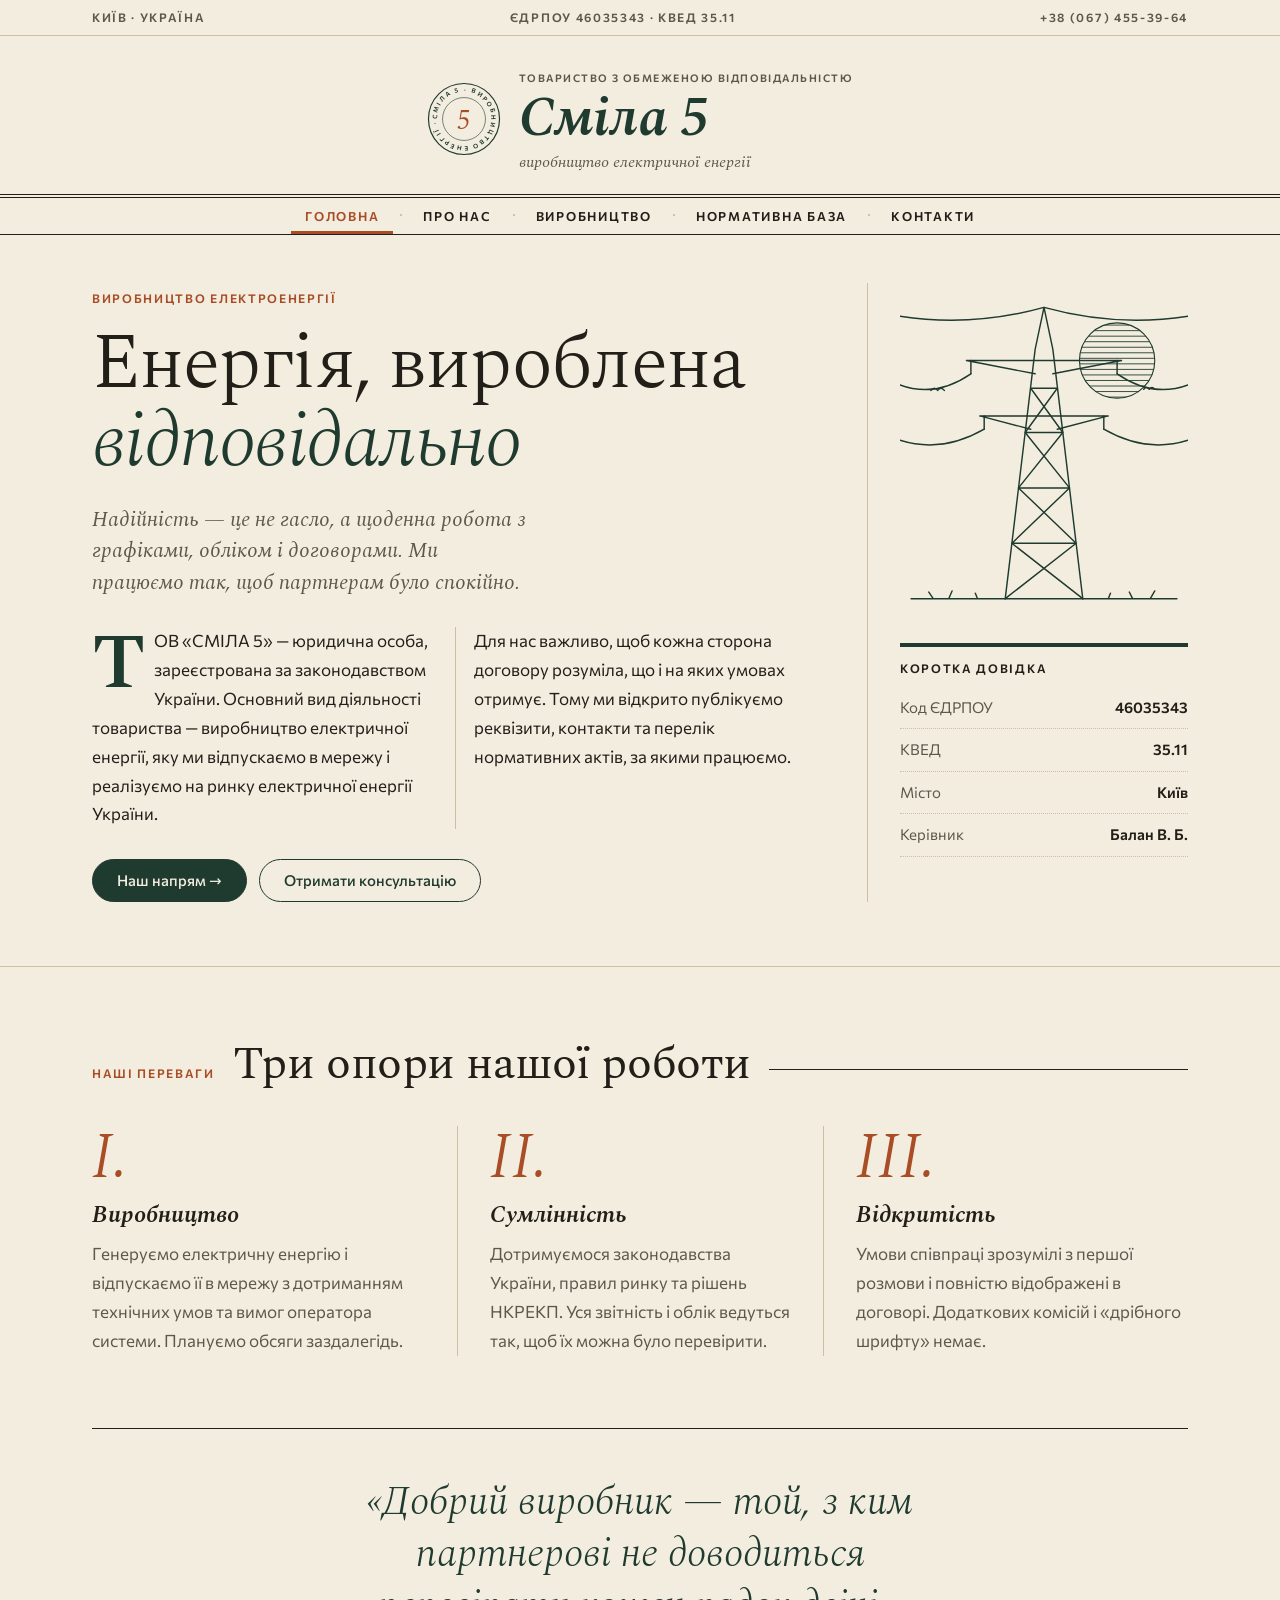
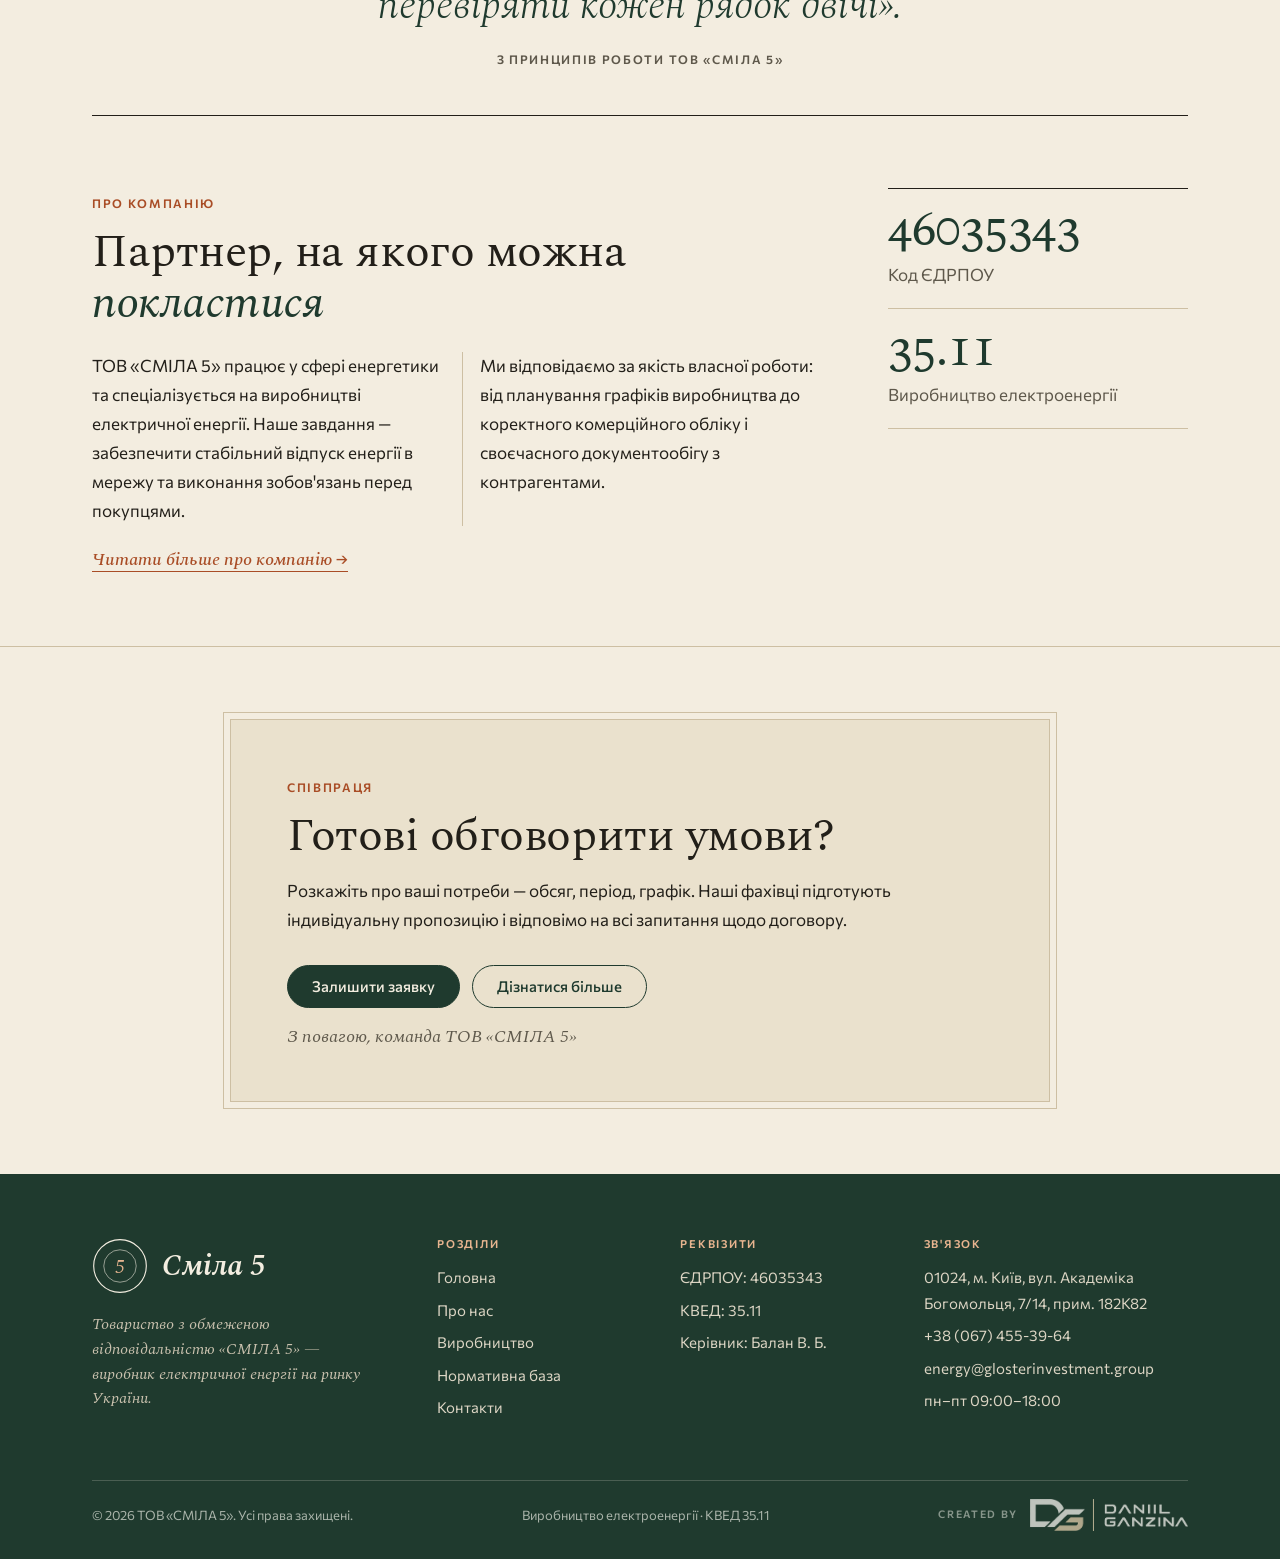
==== index.html @ 8922a636 "first commit" ====
<!doctype html>
<html lang="uk">
<head>
<meta charset="utf-8">
<meta name="viewport" content="width=device-width, initial-scale=1">
<title>ТОВ «СМІЛА 5» — енергія, вироблена відповідально</title>
<meta name="description" content="ТОВ «СМІЛА 5» — виробництво електричної енергії (КВЕД 35.11). Про компанію, напрям роботи, нормативна база та контакти.">
<link rel="icon" href="data:image/svg+xml,%3Csvg xmlns='http://www.w3.org/2000/svg' viewBox='0 0 100 100'%3E%3Ccircle cx='50' cy='50' r='46' fill='%23F3EDE0' stroke='%231F3A2E' stroke-width='6'/%3E%3Ctext x='50' y='70' text-anchor='middle' font-family='Georgia' font-style='italic' font-size='58' fill='%231F3A2E'%3E5%3C/text%3E%3C/svg%3E">
<link rel="preconnect" href="https://fonts.googleapis.com">
<link rel="preconnect" href="https://fonts.gstatic.com" crossorigin>
<link href="https://fonts.googleapis.com/css2?family=Commissioner:wght@400;500;600&family=Spectral:ital,wght@0,300;0,400;0,600;1,300;1,400;1,500;1,600&display=swap" rel="stylesheet">
<link rel="stylesheet" href="assets/smila.css">
</head>
<body>

<div class="topline">
  <div class="wrap sc">
    <span>Київ · Україна</span>
    <span>ЄДРПОУ 46035343 · КВЕД 35.11</span>
    <a href="tel:+380674553964">+38 (067) 455-39-64</a>
  </div>
</div>

<header class="mast">
  <a class="mast__link" href="index.html" aria-label="ТОВ «СМІЛА 5» — на головну">
    <svg class="mast__seal" viewBox="0 0 100 100" aria-hidden="true">
      <defs><path id="seal-c" d="M50,50 m-37,0 a37,37 0 1,1 74,0 a37,37 0 1,1 -74,0"/></defs>
      <circle cx="50" cy="50" r="48" fill="none" stroke="#1F3A2E" stroke-width="1.6"/>
      <circle cx="50" cy="50" r="29" fill="none" stroke="#1F3A2E" stroke-width=".8"/>
      <text font-family="Commissioner, sans-serif" font-size="8.4" font-weight="600" fill="#1F3A2E"><textPath href="#seal-c" textLength="228" lengthAdjust="spacing">СМІЛА 5 · ВИРОБНИЦТВО ЕНЕРГІЇ ·</textPath></text>
      <text x="50" y="63" text-anchor="middle" font-family="Spectral, Georgia, serif" font-style="italic" font-size="36" fill="#A94D26">5</text>
    </svg>
    <span class="mast__words">
      <span class="mast__pre sc">Товариство з обмеженою відповідальністю</span>
      <span class="mast__name" style="display:block">Сміла 5</span>
      <span class="mast__post">виробництво електричної енергії</span>
    </span>
  </a>
</header>

<nav class="nav" aria-label="Розділи сайту">
  <div class="nav__bar wrap">
    <span class="nav__here"><em>§</em>Головна</span>
    <button class="burger" type="button" aria-expanded="false" aria-controls="drawer"><span>Меню</span><span class="burger__box" aria-hidden="true"><i></i><i></i><i></i></span></button>
  </div>
  <ul>
    <li><a href="index.html" aria-current="page">Головна</a></li>
    <li><a href="pro-nas.html">Про нас</a></li>
    <li><a href="vyrobnytstvo.html">Виробництво</a></li>
    <li><a href="normatyvna-baza.html">Нормативна база</a></li>
    <li><a href="kontakty.html">Контакти</a></li>
  </ul>
</nav>

<!-- drawer -->
<div class="drawer" id="drawer" aria-hidden="true">
  <div class="wrap drawer__in">
    <div class="drawer__top">
      <a class="drawer__brand" href="index.html">Сміла 5</a>
      <button class="drawer__close" type="button" aria-label="Закрити меню"><span>Закрити</span><span class="burger__box" aria-hidden="true"><i></i><i></i></span></button>
    </div>
    <ol class="drawer__nav">
      <li><a href="index.html" aria-current="page"><span>I.</span>Головна</a></li>
      <li><a href="pro-nas.html"><span>II.</span>Про нас</a></li>
      <li><a href="vyrobnytstvo.html"><span>III.</span>Виробництво</a></li>
      <li><a href="normatyvna-baza.html"><span>IV.</span>Нормативна база</a></li>
      <li><a href="kontakty.html"><span>V.</span>Контакти</a></li>
    </ol>
    <div class="drawer__foot">
      <span class="sc">Зв'язок</span>
      <a href="tel:+380674553964">+38 (067) 455-39-64</a>
      <a href="mailto:energy@glosterinvestment.group">energy@glosterinvestment.group</a>
      <span>01024, м. Київ, вул. Академіка Богомольця, 7/14, прим. 182К82</span>
    </div>
  </div>
</div>
<!-- /drawer -->

<main>
  <div class="wrap">
    <article class="lead-story">
      <div class="lead-story__main">
        <span class="sc kicker">Виробництво електроенергії</span>
        <h1 class="h1">Енергія, вироблена <em>відповідально</em></h1>
        <p class="stand">Надійність — це не гасло, а щоденна робота з графіками, обліком і договорами. Ми працюємо так, щоб партнерам було спокійно.</p>
        <div class="body">
          <p class="drop">ТОВ «СМІЛА 5» — юридична особа, зареєстрована за законодавством України. Основний вид діяльності товариства — виробництво електричної енергії, яку ми відпускаємо в мережу і реалізуємо на ринку електричної енергії України.</p>
          <p>Для нас важливо, щоб кожна сторона договору розуміла, що і на яких умовах отримує. Тому ми відкрито публікуємо реквізити, контакти та перелік нормативних актів, за якими працюємо.</p>
        </div>
        <div class="btns">
          <a class="btn" href="vyrobnytstvo.html">Наш напрям →</a>
          <a class="btn btn--line" href="kontakty.html#lyst">Отримати консультацію</a>
        </div>
      </div>

      <aside class="lead-story__side">
        <figure>
          <svg class="engr" viewBox="0 0 260 300" role="img" aria-label="Гравюра: опора лінії електропередачі на тлі сонця">
            <defs><clipPath id="sun"><circle cx="196" cy="70" r="34"/></clipPath></defs>
            <circle cx="196" cy="70" r="34" fill="none" stroke="currentColor" stroke-width="1"/>
            <path clip-path="url(#sun)" stroke="currentColor" stroke-width=".8" d="M160 38h80M160 43h80M160 48h80M160 53h80M160 58h80M160 63h80M160 68h80M160 73h80M160 78h80M160 83h80M160 88h80M160 93h80M160 98h80M160 103h80"/>
            <g fill="none" stroke="currentColor" stroke-width="1.3" stroke-linecap="round" stroke-linejoin="round">
              <path d="M95 285 122 60M165 285 138 60M122 60 130 22 138 60"/>
              <path d="M60 70H200M60 70l62 12M200 70l-62 12M72 120H188M72 120l46 12M188 120l-46 12"/>
              <path d="M95 285 159 235M165 285 101 235M101 235H159M101 235l52-50M159 235l-52-50M107 185H153M107 185l40-50M153 185l-40-50M113 135H147M113 135l29-40M147 135l-29-40M118 95h24"/>
              <path d="M64 70v12M196 70v12M76 120v12M184 120v12"/>
              <path d="M0 92q32 12 64-10M196 82q32 22 64 10M0 142q38 12 76-10M184 132q38 22 76 10M0 30q65 10 130-8 65 18 130 8"/>
              <path d="M28 97q3-4 6 0 3-4 6 0M220 96q2.5-3.5 5 0 2.5-3.5 5 0"/>
              <path d="M10 285H250M30 285l-4-6M44 285l3-7M210 285l-3-6M226 285l4-7M70 285l-2-5M188 285l2-5"/>
            </g>
          </svg>
        </figure>
        <div class="note">
          <h3>Коротка довідка</h3>
          <dl>
            <div><dt>Код ЄДРПОУ</dt><dd>46035343</dd></div>
            <div><dt>КВЕД</dt><dd>35.11</dd></div>
            <div><dt>Місто</dt><dd>Київ</dd></div>
            <div><dt>Керівник</dt><dd>Балан В. Б.</dd></div>
          </dl>
        </div>
      </aside>
    </article>
  </div>

  <section class="section" style="border-top:1px solid var(--rule)">
    <div class="wrap">
      <div class="sec-head"><span class="sc kicker">Наші переваги</span><h2 class="h2">Три опори нашої роботи</h2></div>
      <div class="pillars">
        <div class="pillar">
          <div class="pillar__num">I.</div>
          <h3 class="h3">Виробництво</h3>
          <p>Генеруємо електричну енергію і відпускаємо її в мережу з дотриманням технічних умов та вимог оператора системи. Плануємо обсяги заздалегідь.</p>
        </div>
        <div class="pillar">
          <div class="pillar__num">II.</div>
          <h3 class="h3">Сумлінність</h3>
          <p>Дотримуємося законодавства України, правил ринку та рішень НКРЕКП. Уся звітність і облік ведуться так, щоб їх можна було перевірити.</p>
        </div>
        <div class="pillar">
          <div class="pillar__num">III.</div>
          <h3 class="h3">Відкритість</h3>
          <p>Умови співпраці зрозумілі з першої розмови і повністю відображені в договорі. Додаткових комісій і «дрібного шрифту» немає.</p>
        </div>
      </div>
    </div>
  </section>

  <div class="wrap">
    <blockquote class="pull">
      <p>«Добрий виробник — той, з ким партнерові не доводиться перевіряти кожен рядок двічі».</p>
      <cite class="sc">З принципів роботи ТОВ «СМІЛА 5»</cite>
    </blockquote>
  </div>

  <section class="section">
    <div class="wrap about">
      <div>
        <span class="sc kicker">Про компанію</span>
        <h2 class="h2" style="margin-top:10px">Партнер, на якого можна <em>покластися</em></h2>
        <div class="body">
          <p>ТОВ «СМІЛА 5» працює у сфері енергетики та спеціалізується на виробництві електричної енергії. Наше завдання — забезпечити стабільний відпуск енергії в мережу та виконання зобов'язань перед покупцями.</p>
          <p>Ми відповідаємо за якість власної роботи: від планування графіків виробництва до коректного комерційного обліку і своєчасного документообігу з контрагентами.</p>
        </div>
        <a class="more" href="pro-nas.html">Читати більше про компанію →</a>
      </div>
      <div class="ledger">
        <div><strong>46035343</strong><span>Код ЄДРПОУ</span></div>
        <div><strong>35.11</strong><span>Виробництво електроенергії</span></div>
      </div>
    </div>
  </section>

  <section class="section">
    <div class="wrap">
      <div class="letter">
        <span class="sc kicker">Співпраця</span>
        <h2 class="h2">Готові обговорити умови?</h2>
        <p>Розкажіть про ваші потреби — обсяг, період, графік. Наші фахівці підготують індивідуальну пропозицію і відповімо на всі запитання щодо договору.</p>
        <div class="btns">
          <a class="btn" href="kontakty.html#lyst">Залишити заявку</a>
          <a class="btn btn--line" href="vyrobnytstvo.html">Дізнатися більше</a>
        </div>
        <p class="letter__sign">З повагою, команда ТОВ «СМІЛА 5»</p>
      </div>
    </div>
  </section>
</main>

<footer class="foot">
  <div class="wrap">
    <div class="foot__grid">
      <div>
        <a class="foot__brand" href="index.html">
          <svg viewBox="0 0 100 100" aria-hidden="true"><circle cx="50" cy="50" r="47" fill="none" stroke="#F3EDE0" stroke-width="2"/><circle cx="50" cy="50" r="29" fill="none" stroke="#F3EDE0" stroke-width="1"/><text x="50" y="63" text-anchor="middle" font-family="Spectral, Georgia, serif" font-style="italic" font-size="36" fill="#E7B48F">5</text></svg>
          <span>Сміла 5</span>
        </a>
        <p class="foot__about">Товариство з обмеженою відповідальністю «СМІЛА 5» — виробник електричної енергії на ринку України.</p>
      </div>
      <div>
        <h4>Розділи</h4>
        <ul>
          <li><a href="index.html">Головна</a></li>
          <li><a href="pro-nas.html">Про нас</a></li>
          <li><a href="vyrobnytstvo.html">Виробництво</a></li>
          <li><a href="normatyvna-baza.html">Нормативна база</a></li>
          <li><a href="kontakty.html">Контакти</a></li>
        </ul>
      </div>
      <div>
        <h4>Реквізити</h4>
        <ul>
          <li>ЄДРПОУ: 46035343</li>
          <li>КВЕД: 35.11</li>
          <li>Керівник: Балан В. Б.</li>
        </ul>
      </div>
      <div>
        <h4>Зв'язок</h4>
        <ul>
          <li>01024, м. Київ, вул. Академіка Богомольця, 7/14, прим. 182К82</li>
          <li><a href="tel:+380674553964">+38 (067) 455-39-64</a></li>
          <li><a href="mailto:energy@glosterinvestment.group">energy@glosterinvestment.group</a></li>
          <li>пн–пт 09:00–18:00</li>
        </ul>
      </div>
    </div>
    <div class="colophon">
      <span>© 2026 ТОВ «СМІЛА 5». Усі права захищені.</span>
      <span>Виробництво електроенергії · КВЕД 35.11</span>
      <a class="credit" href="https://shiny3q.github.io/DANIIL-GANZINA/" target="_blank" rel="noopener">
        <span>Created by</span>
        <img src="assets/daniil-ganzina.png" alt="Daniil Ganzina" width="158" height="32" loading="lazy">
      </a>
    </div>
  </div>
</footer>

<script src="assets/smila.js"></script>
</body>
</html>
---- assets/smila.css ----
/* ТОВ «СМІЛА 5» — редакційний стиль */
:root {
  --cream: #F3EDE0;
  --cream-2: #EAE1CD;
  --ink: #221F19;
  --ink-2: #5E584B;
  --forest: #1F3A2E;
  --forest-2: #2D4E3F;
  --terra: #A94D26;
  --rule: #CDBFA3;
  --serif: "Spectral", Georgia, "Times New Roman", serif;
  --sans: "Commissioner", system-ui, sans-serif;
}
*, *::before, *::after { box-sizing: border-box; }
html { scroll-behavior: smooth; }
body {
  margin: 0;
  background: var(--cream);
  color: var(--ink);
  font: 400 17px/1.7 var(--sans);
  -webkit-font-smoothing: antialiased;
}
a { color: inherit; }
img, svg { display: block; }
h1, h2, h3, h4, p, figure, blockquote { margin: 0; }
ul, ol { margin: 0; padding: 0; }

.wrap { max-width: 1160px; margin: 0 auto; padding: 0 32px; }
.sc { font: 600 12px/1.4 var(--sans); letter-spacing: .14em; text-transform: uppercase; }
.kicker { color: var(--terra); }

/* ---------- Masthead ---------- */
.topline { border-bottom: 1px solid var(--rule); }
.topline .wrap { display: flex; justify-content: space-between; gap: 16px; padding-top: 9px; padding-bottom: 9px; color: var(--ink-2); }
.topline a { text-decoration: none; }
.topline a:hover { color: var(--terra); }

.mast { text-align: center; padding: 26px 0 18px; }
.mast__link { display: inline-flex; align-items: center; gap: 18px; text-decoration: none; }
.mast__seal { width: 74px; height: 74px; flex: none; }
.mast__words { text-align: left; }
.mast__pre { color: var(--ink-2); font-size: 10.5px; }
.mast__name { font: italic 600 56px/1 var(--serif); letter-spacing: -.01em; color: var(--forest); }
.mast__post { font: italic 400 16px/1.3 var(--serif); color: var(--ink-2); }

.nav { border-top: 4px double var(--ink); border-bottom: 1px solid var(--ink); }
.nav ul { list-style: none; display: flex; justify-content: center; gap: 0; overflow-x: auto; scrollbar-width: none; }
.nav ul::-webkit-scrollbar { display: none; }
.nav li + li::before { content: "·"; color: var(--rule); padding: 0 6px; }
.nav li { display: flex; align-items: center; white-space: nowrap; }
.nav a { display: inline-block; padding: 12px 14px; text-decoration: none; font: 600 12.5px/1 var(--sans); letter-spacing: .14em; text-transform: uppercase; }
.nav a:hover { color: var(--terra); }
.nav a[aria-current="page"] { color: var(--terra); box-shadow: inset 0 -3px 0 var(--terra); }

/* ---------- Typo ---------- */
.h1 { font: 300 clamp(34px, 6vw, 82px)/1.02 var(--serif); overflow-wrap: break-word; letter-spacing: -.02em; }
.h1 em, .h2 em { font-style: italic; color: var(--forest); }
.h2 { font: 400 clamp(30px, 3.6vw, 46px)/1.1 var(--serif); letter-spacing: -.01em; }
.h3 { font: italic 600 24px/1.25 var(--serif); }
.stand { font: italic 400 21px/1.5 var(--serif); color: var(--ink-2); }
.body p + p { margin-top: 1em; }
.drop::first-letter { float: left; font: 600 4.6em/.78 var(--serif); color: var(--forest); margin: .08em .1em 0 0; }

.btn {
  display: inline-flex; align-items: center; gap: 10px;
  padding: 13px 24px;
  border-radius: 999px;
  background: var(--forest);
  color: var(--cream);
  border: 1px solid var(--forest);
  font: 500 15px/1 var(--sans);
  text-decoration: none;
  cursor: pointer;
  transition: background .2s, color .2s;
  max-width: 100%;
  overflow-wrap: anywhere;
}
.btn:hover { background: var(--terra); border-color: var(--terra); }
.btn--line { background: transparent; color: var(--forest); }
.btn--line:hover { background: var(--forest); color: var(--cream); border-color: var(--forest); }
.btns { display: flex; flex-wrap: wrap; gap: 12px; margin-top: 30px; }
.more { display: inline-block; margin-top: 22px; font: italic 500 18px/1.3 var(--serif); color: var(--terra); text-decoration: none; border-bottom: 1px solid currentColor; }
.more:hover { color: var(--forest); }

.section { padding: 72px 0; }
.section + .section { border-top: 1px solid var(--rule); }
.sec-head { display: flex; align-items: baseline; gap: 18px; margin-bottom: 36px; }
.sec-head::after { content: ""; flex: 1; border-bottom: 1px solid var(--ink); transform: translateY(-8px); }
.sec-head--c { justify-content: center; text-align: center; flex-direction: column; align-items: center; gap: 8px; }
.sec-head--c::after { display: none; }

/* ---------- Lead story ---------- */
.lead-story { display: grid; grid-template-columns: 1fr 320px; gap: 0; padding: 48px 0 64px; }
.lead-story__main { padding-right: 48px; border-right: 1px solid var(--rule); }
.lead-story__main .stand { margin-top: 22px; max-width: 40ch; }
.lead-story__main .body { margin-top: 28px; columns: 2; column-gap: 36px; column-rule: 1px solid var(--rule); }
.lead-story__side { padding-left: 32px; }
.lead-story .h1 { margin-top: 14px; }

.engr { width: 100%; max-width: 320px; height: auto; margin: 0 auto; color: var(--forest); }
.engr-cap { margin-top: 8px; font: italic 400 14px/1.4 var(--serif); color: var(--ink-2); text-align: center; }

.note { margin-top: 28px; border-top: 4px solid var(--forest); padding-top: 14px; }
.note h3 { font: 600 12px/1.3 var(--sans); letter-spacing: .14em; text-transform: uppercase; }
.note dl { margin: 10px 0 0; }
.note div { display: flex; justify-content: space-between; gap: 10px; padding: 8px 0; border-bottom: 1px dotted var(--rule); font-size: 15px; }
.note dt { color: var(--ink-2); }
.note dd { margin: 0; font-weight: 600; text-align: right; }

/* ---------- Pillars ---------- */
.pillars { display: grid; grid-template-columns: repeat(3, 1fr); }
.pillar { padding: 0 32px; }
.pillar:first-child { padding-left: 0; }
.pillar:last-child { padding-right: 0; }
.pillar + .pillar { border-left: 1px solid var(--rule); }
.pillar__num { font: italic 300 64px/1 var(--serif); color: var(--terra); }
.pillar h3 { margin-top: 10px; }
.pillar p { margin-top: 10px; color: var(--ink-2); }

.pull { padding: 48px 0; border-top: 1px solid var(--ink); border-bottom: 1px solid var(--ink); text-align: center; }
.pull p { font: italic 300 clamp(26px, 3.4vw, 40px)/1.3 var(--serif); max-width: 30ch; margin: 0 auto; color: var(--forest); }
.pull cite { display: block; margin-top: 18px; font-style: normal; color: var(--ink-2); }

.about { display: grid; grid-template-columns: 1fr 300px; gap: 56px; align-items: start; }
.about .body { margin-top: 24px; columns: 2; column-gap: 36px; column-rule: 1px solid var(--rule); }
.ledger { border-top: 1px solid var(--ink); }
.ledger div { padding: 18px 0; border-bottom: 1px solid var(--rule); }
.ledger strong { display: block; font: 400 48px/1 var(--serif); font-variant-numeric: oldstyle-nums; color: var(--forest); }
.ledger span { display: block; margin-top: 6px; color: var(--ink-2); }

/* Letter CTA */
.letter { position: relative; max-width: 820px; margin: 0 auto; padding: 52px 56px; background: var(--cream-2); border: 1px solid var(--rule); outline: 1px solid var(--rule); outline-offset: 6px; }
.letter .h2 { margin-top: 10px; }
.letter p { margin-top: 16px; max-width: 56ch; }
.letter__sign { margin-top: 26px; font: italic 400 18px/1.4 var(--serif); color: var(--ink-2); }

/* ---------- Page head ---------- */
.phead { text-align: center; padding: 56px 0 46px; border-bottom: 1px solid var(--rule); }
.phead .crumbs { font-size: 13px; color: var(--ink-2); }
.phead .crumbs a { text-decoration: none; border-bottom: 1px solid var(--rule); }
.phead .kicker { display: block; margin-top: 26px; }
.phead .h1 { margin-top: 10px; font-style: italic; }
.phead .stand { max-width: 46ch; margin: 18px auto 0; }
.orn { display: flex; align-items: center; justify-content: center; gap: 12px; margin-top: 28px; color: var(--terra); }
.orn::before, .orn::after { content: ""; width: 64px; border-top: 1px solid var(--rule); }

/* Article + aside */
.article { display: grid; grid-template-columns: 1fr 330px; gap: 64px; align-items: start; }
.article__main > * + * { margin-top: 0; }
.article__main section + section { margin-top: 64px; padding-top: 48px; border-top: 1px solid var(--rule); }
.article__main .body { margin-top: 20px; max-width: 62ch; }
.aside { position: sticky; top: 24px; }
.aside .note:first-child { margin-top: 0; }
.aside .note dd { text-align: left; font-weight: 500; }
.aside .note div { flex-direction: column; gap: 2px; }
.aside .note a { text-decoration: none; border-bottom: 1px solid var(--rule); }
.reg { display: inline-flex; align-items: center; gap: 6px; color: var(--forest); }
.reg::before { content: ""; width: 8px; height: 8px; border-radius: 50%; background: var(--forest); }

.kved-big { display: flex; gap: 28px; align-items: baseline; margin-top: 24px; }
.kved-big strong { font: italic 300 96px/.9 var(--serif); color: var(--terra); }

.paras { list-style: none; margin-top: 28px; }
.paras li { display: grid; grid-template-columns: 70px 1fr; gap: 18px; padding: 24px 0; border-top: 1px solid var(--rule); }
.paras__n { font: italic 400 34px/1 var(--serif); color: var(--terra); }
.paras h3 { font: italic 600 24px/1.2 var(--serif); }
.paras h4 { margin: 4px 0 10px; font: 600 11.5px/1.4 var(--sans); letter-spacing: .14em; text-transform: uppercase; color: var(--ink-2); }
.paras p { color: var(--ink-2); }

.portrait { display: grid; grid-template-columns: 170px 1fr; gap: 32px; align-items: center; margin-top: 28px; }
.portrait__oval { width: 170px; height: 210px; border-radius: 50%; background: var(--forest); color: var(--cream); display: grid; place-items: center; font: italic 300 52px/1 var(--serif); box-shadow: 0 0 0 6px var(--cream), 0 0 0 7px var(--forest); }
.portrait figcaption .h3 { font-size: 28px; }
.portrait figcaption p { margin-top: 10px; color: var(--ink-2); max-width: 48ch; }

/* Offers */
.offers { display: grid; grid-template-columns: 1fr 1fr; gap: 36px 48px; margin-top: 30px; }
.offer { display: grid; grid-template-columns: 58px 1fr; gap: 18px; }
.offer__ico { width: 58px; height: 58px; border: 1px solid var(--forest); border-radius: 50%; display: grid; place-items: center; }
.offer__ico svg { width: 28px; height: 28px; fill: none; stroke: var(--forest); stroke-width: 1.3; stroke-linecap: round; stroke-linejoin: round; }
.offer h3 { font: italic 600 22px/1.25 var(--serif); }
.offer p { margin-top: 6px; color: var(--ink-2); }

.trust { display: grid; grid-template-columns: repeat(3, 1fr); gap: 28px; margin-top: 30px; }
.trust article { border-top: 3px solid var(--terra); padding-top: 18px; }
.trust .sc { color: var(--ink-2); font-size: 11px; }
.trust h3 { margin-top: 10px; font: 400 25px/1.2 var(--serif); }
.trust p { margin-top: 10px; color: var(--ink-2); }

.course { list-style: none; margin-top: 34px; position: relative; }
.course::before { content: ""; position: absolute; left: 27px; top: 10px; bottom: 10px; border-left: 1px solid var(--forest); }
.course li { position: relative; display: grid; grid-template-columns: 56px 1fr; gap: 26px; padding-bottom: 34px; }
.course li:last-child { padding-bottom: 0; }
.course__n { width: 56px; height: 56px; border-radius: 50%; background: var(--cream); border: 1px solid var(--forest); display: grid; place-items: center; font: italic 500 20px/1 var(--serif); color: var(--forest); position: relative; }
.course h3 { font: italic 600 23px/1.2 var(--serif); padding-top: 12px; }
.course p { margin-top: 6px; color: var(--ink-2); max-width: 58ch; }

/* Bibliography */
.biblio { display: grid; grid-template-columns: 1fr 1fr; gap: 0; margin-top: 10px; }
.biblio > div { padding: 0 40px; }
.biblio > div:first-child { padding-left: 0; border-right: 1px solid var(--rule); }
.biblio > div:last-child { padding-right: 0; }
.biblio h2 { font: italic 400 32px/1.1 var(--serif); }
.biblio .sc { display: block; margin-top: 6px; color: var(--ink-2); font-size: 11px; }
.biblio ol { list-style: none; counter-reset: b; margin-top: 22px; }
.biblio li { counter-increment: b; position: relative; padding: 16px 0 16px 42px; border-top: 1px dotted var(--rule); }
.biblio li::before { content: counter(b) "."; position: absolute; left: 0; top: 14px; font: italic 500 22px/1 var(--serif); color: var(--terra); }
.biblio b { font-weight: 600; }
.biblio i { display: block; margin-top: 4px; font: italic 400 16.5px/1.5 var(--serif); color: var(--ink-2); }

/* Contacts */
.letterhead { display: grid; grid-template-columns: repeat(4, 1fr); gap: 0; border-top: 1px solid var(--ink); border-bottom: 1px solid var(--ink); }
.letterhead > div { padding: 24px 22px 26px; }
.letterhead > div + div { border-left: 1px solid var(--rule); }
.letterhead > div:first-child { padding-left: 0; }
.letterhead .sc { color: var(--terra); font-size: 11px; }
.letterhead p, .letterhead a { display: block; margin-top: 10px; text-decoration: none; }
.letterhead a:hover { color: var(--terra); }
.letterhead small { display: block; color: var(--ink-2); font-size: 14.5px; }

.contact-grid { display: grid; grid-template-columns: 1fr 1.25fr; gap: 64px; align-items: start; }
.form {
  padding: 36px 40px 40px;
  background:
    repeating-linear-gradient(to bottom, transparent 0 39px, rgba(31,58,46,.08) 39px 40px),
    #F8F4EA;
  border: 1px solid var(--rule);
  display: grid;
  grid-template-columns: 1fr 1fr;
  gap: 22px 26px;
}
.field { display: grid; gap: 2px; }
.field--full { grid-column: 1 / -1; }
.field label { font: italic 400 15px/1.3 var(--serif); color: var(--ink-2); }
.field input, .field select, .field textarea {
  font: 400 17px/1.4 var(--sans);
  color: var(--ink);
  background: transparent;
  border: 0;
  border-bottom: 1px solid var(--ink);
  border-radius: 0;
  padding: 8px 0;
  width: 100%;
}
.field select { appearance: none; cursor: pointer; background: linear-gradient(45deg, transparent 50%, var(--ink) 50%) calc(100% - 10px) 55% / 6px 6px no-repeat, linear-gradient(135deg, var(--ink) 50%, transparent 50%) calc(100% - 4px) 55% / 6px 6px no-repeat; }
.field textarea { min-height: 120px; resize: vertical; }
.field input:focus, .field select:focus, .field textarea:focus { outline: 0; border-bottom: 2px solid var(--terra); }
.check { grid-column: 1 / -1; display: flex; gap: 12px; font-size: 14.5px; color: var(--ink-2); line-height: 1.5; }
.check input { width: 18px; height: 18px; margin-top: 2px; accent-color: var(--forest); flex: none; }
.form__foot { grid-column: 1 / -1; display: flex; align-items: center; gap: 18px; flex-wrap: wrap; }
.form__note { font: italic 400 14.5px/1.4 var(--serif); color: var(--ink-2); max-width: 40ch; }
.form__ok { display: none; grid-column: 1 / -1; padding: 14px 18px; border-left: 3px solid var(--forest); background: var(--cream-2); font-size: 15px; }
.form__ok.is-on { display: block; }

.figure iframe { width: 100%; height: 360px; border: 1px solid var(--ink); display: block; filter: sepia(.55) saturate(.7) contrast(1.02); }
.figure figcaption { margin-top: 10px; font: italic 400 15px/1.4 var(--serif); color: var(--ink-2); }
.routes { list-style: none; margin-top: 24px; }
.routes li { padding: 14px 0; border-top: 1px dotted var(--rule); }
.routes b { font: italic 600 19px/1.3 var(--serif); }
.routes span { display: block; color: var(--ink-2); font-size: 15.5px; }

/* ---------- Footer ---------- */
.foot { background: var(--forest); color: #DCD5C4; padding: 64px 0 28px; margin-top: 0; }
.foot__grid { display: grid; grid-template-columns: 1.5fr 1fr 1fr 1.3fr; gap: 40px; }
.foot__brand { display: flex; gap: 14px; align-items: center; text-decoration: none; color: var(--cream); }
.foot__brand svg { width: 56px; height: 56px; }
.foot__brand span { font: italic 600 30px/1 var(--serif); }
.foot__about { margin-top: 18px; font: italic 400 16px/1.55 var(--serif); max-width: 34ch; color: #C9C1AE; }
.foot h4 { font: 600 11px/1 var(--sans); letter-spacing: .16em; text-transform: uppercase; color: #E7B48F; margin-bottom: 16px; }
.foot ul { list-style: none; }
.foot li { margin: 7px 0; font-size: 15px; }
.foot a { text-decoration: none; }
.foot a:hover { color: #fff; text-decoration: underline; }
.colophon { margin-top: 52px; padding-top: 18px; border-top: 1px solid rgba(243,237,224,.2); display: flex; justify-content: space-between; gap: 16px; flex-wrap: wrap; font-size: 13px; color: #A9B3A9; }

/* ---------- Responsive ---------- */
@media (max-width: 1020px) {
  .lead-story, .about, .article, .contact-grid { grid-template-columns: 1fr; }
  .lead-story__main { padding-right: 0; border-right: 0; }
  .lead-story__side { padding-left: 0; margin-top: 40px; display: grid; grid-template-columns: 1fr 1fr; gap: 32px; align-items: start; }
  .lead-story__side .note { margin-top: 0; }
  .aside { position: static; }
  .letterhead { grid-template-columns: 1fr 1fr; }
  .letterhead > div:nth-child(3) { border-left: 0; padding-left: 0; }
  .letterhead > div:nth-child(n+3) { border-top: 1px solid var(--rule); }
  .foot__grid { grid-template-columns: 1fr 1fr; }
}
@media (max-width: 720px) {
  .wrap { padding: 0 16px; }
  .topline .wrap > span:nth-child(2) { display: none; }
  .mast__link { gap: 12px; }
  .mast__seal { width: 54px; height: 54px; }
  .mast__name { font-size: 40px; }
  .mast__pre { font-size: 9px; letter-spacing: .1em; }
  .nav ul { justify-content: flex-start; }
  .section { padding: 52px 0; }
  .sec-head { flex-wrap: wrap; gap: 6px 14px; }
  .sec-head > * { min-width: 0; }
  .sec-head::after { flex-basis: 100%; transform: none; }
  .lead-story__main .body, .about .body { columns: 1; }
  .lead-story__side { grid-template-columns: 1fr; }
  .pillars, .trust, .offers, .biblio, .form, .foot__grid, .letterhead { grid-template-columns: 1fr; }
  .pillar, .pillar:first-child, .pillar:last-child { padding: 0; }
  .pillar + .pillar { border-left: 0; border-top: 1px solid var(--rule); padding-top: 24px; margin-top: 24px; }
  .biblio > div, .biblio > div:first-child, .biblio > div:last-child { padding: 0; border: 0; }
  .biblio > div + div { margin-top: 44px; }
  .letterhead > div, .letterhead > div + div { padding: 18px 0; border-left: 0; }
  .letterhead > div + div { border-top: 1px solid var(--rule); }
  .letter { padding: 36px 22px; }
  .form { padding: 26px 20px 30px; }
  .portrait { grid-template-columns: 1fr; }
  .paras li { grid-template-columns: 44px 1fr; }
  .kved-big { flex-direction: column; gap: 8px; }
}

/* ---------- Документи: посилання ---------- */
.biblio__head { display: flex; align-items: center; gap: 16px; }
.biblio__ico { flex: none; width: 54px; height: 54px; border-radius: 50%; border: 1px solid var(--forest); color: var(--forest); display: grid; place-items: center; }
.biblio__ico svg { width: 24px; height: 24px; fill: none; stroke: currentColor; stroke-width: 1.4; stroke-linecap: round; stroke-linejoin: round; }
.biblio__head .sc { margin-top: 4px; }
.doc { display: grid; grid-template-columns: 1fr 38px; gap: 16px; align-items: start; text-decoration: none; color: inherit; }
.doc b { transition: color .2s; }
.doc small { display: block; margin-top: 8px; font: 600 10.5px/1 var(--sans); letter-spacing: .14em; text-transform: uppercase; color: var(--ink-2); opacity: .75; }
.doc__go { width: 38px; height: 38px; border: 1px solid var(--rule); border-radius: 50%; display: grid; place-items: center; color: var(--ink-2); transition: background .2s, border-color .2s, color .2s, transform .2s; }
.doc__go svg { width: 16px; height: 16px; fill: none; stroke: currentColor; stroke-width: 1.8; stroke-linecap: round; stroke-linejoin: round; }
.doc:hover b, .doc:focus-visible b { color: var(--terra); }
.doc:hover .doc__go, .doc:focus-visible .doc__go { background: var(--terra); border-color: var(--terra); color: #fff; transform: rotate(45deg); }

/* ---------- Бургер і меню ---------- */
.nav__bar { display: none; }
.burger, .drawer__close {
  display: inline-flex; align-items: center; gap: 12px;
  padding: 6px 0; background: none; border: 0; cursor: pointer;
  color: inherit; font: 600 11.5px/1 var(--sans); letter-spacing: .16em; text-transform: uppercase;
}
.burger__box { position: relative; width: 44px; height: 44px; border: 1px solid currentColor; border-radius: 50%; transition: background .25s, color .25s, border-color .25s; }
.burger__box i { position: absolute; left: 12px; height: 1.5px; background: currentColor; transition: width .25s, transform .3s; }
.burger .burger__box i:nth-child(1) { top: 15px; width: 20px; }
.burger .burger__box i:nth-child(2) { top: 21px; width: 13px; }
.burger .burger__box i:nth-child(3) { top: 27px; width: 17px; }
.burger:hover .burger__box i { width: 20px; }
.burger:hover .burger__box { background: var(--forest); border-color: var(--forest); color: var(--cream); }
.drawer__close .burger__box i { top: 21px; width: 20px; }
.drawer__close .burger__box i:nth-child(1) { transform: rotate(45deg); }
.drawer__close .burger__box i:nth-child(2) { transform: rotate(-45deg); }
.drawer__close:hover .burger__box { background: var(--cream); color: var(--forest); border-color: var(--cream); }
.drawer__close:hover .burger__box i:nth-child(1) { transform: rotate(135deg); }
.drawer__close:hover .burger__box i:nth-child(2) { transform: rotate(45deg); }
.nav__here { font: italic 400 19px/1 var(--serif); color: var(--ink); }
.nav__here em { color: var(--terra); margin-right: 6px; }

.drawer {
  position: fixed; inset: 0; z-index: 100; overflow-y: auto;
  background: var(--forest); color: var(--cream);
  visibility: hidden; opacity: 0; transform: translateY(-14px);
  transition: opacity .3s, transform .35s, visibility 0s .35s;
}
.drawer.is-open { visibility: visible; opacity: 1; transform: none; transition: opacity .3s, transform .35s; }
.drawer__in { min-height: 100%; display: flex; flex-direction: column; }
.drawer__top { display: flex; justify-content: space-between; align-items: center; gap: 16px; padding: 18px 0; border-bottom: 1px solid rgba(255,255,255,.16); }
.drawer__brand { font: italic 600 26px/1 var(--serif); text-decoration: none; }
.drawer__nav { list-style: none; margin: 26px 0 30px; }
.drawer__nav li { border-bottom: 1px solid rgba(255,255,255,.12); opacity: 0; transform: translateY(12px); transition: opacity .4s, transform .4s; }
.drawer.is-open .drawer__nav li { opacity: 1; transform: none; }
.drawer.is-open .drawer__nav li:nth-child(2) { transition-delay: .05s; }
.drawer.is-open .drawer__nav li:nth-child(3) { transition-delay: .1s; }
.drawer.is-open .drawer__nav li:nth-child(4) { transition-delay: .15s; }
.drawer.is-open .drawer__nav li:nth-child(5) { transition-delay: .2s; }
.drawer__nav a { display: flex; align-items: baseline; gap: 18px; padding: 16px 0; text-decoration: none; font: italic 300 clamp(30px, 7.5vw, 52px)/1.1 var(--serif); transition: padding .2s, color .2s; }
.drawer__nav a span { min-width: 40px; font: italic 400 17px/1 var(--serif); color: #E7B48F; }
.drawer__nav a:hover { padding-left: 10px; color: #fff; }
.drawer__nav a[aria-current="page"] { color: #E7B48F; }
.drawer__foot { margin-top: auto; padding: 22px 0 34px; border-top: 1px solid rgba(255,255,255,.16); display: grid; gap: 6px; font-size: 15.5px; color: #DCD5C4; }
.drawer__foot .sc { color: #E7B48F; font-size: 11px; margin-bottom: 4px; }
.drawer__foot a { text-decoration: none; overflow-wrap: anywhere; }
.drawer__foot a:hover { color: #fff; }
body.no-scroll { overflow: hidden; }

@media (max-width: 960px) {
  .nav { position: sticky; top: 0; z-index: 50; background: var(--cream); }
  .nav ul { display: none; }
  .nav__bar { display: flex; justify-content: space-between; align-items: center; padding-top: 6px; padding-bottom: 6px; }
}
@media (prefers-reduced-motion: reduce) {
  .drawer, .drawer__nav li, .burger__box i { transition: none; }
}

/* ---------- Created by ---------- */
.colophon { align-items: center; }
.credit { display: inline-flex; align-items: center; gap: 12px; text-decoration: none; opacity: .75; transition: opacity .2s; }
.credit:hover, .credit:focus-visible { opacity: 1; }
.credit span { font: 600 10.5px/1 var(--sans); letter-spacing: .16em; text-transform: uppercase; }
.credit img { display: block; height: 32px; width: auto; }
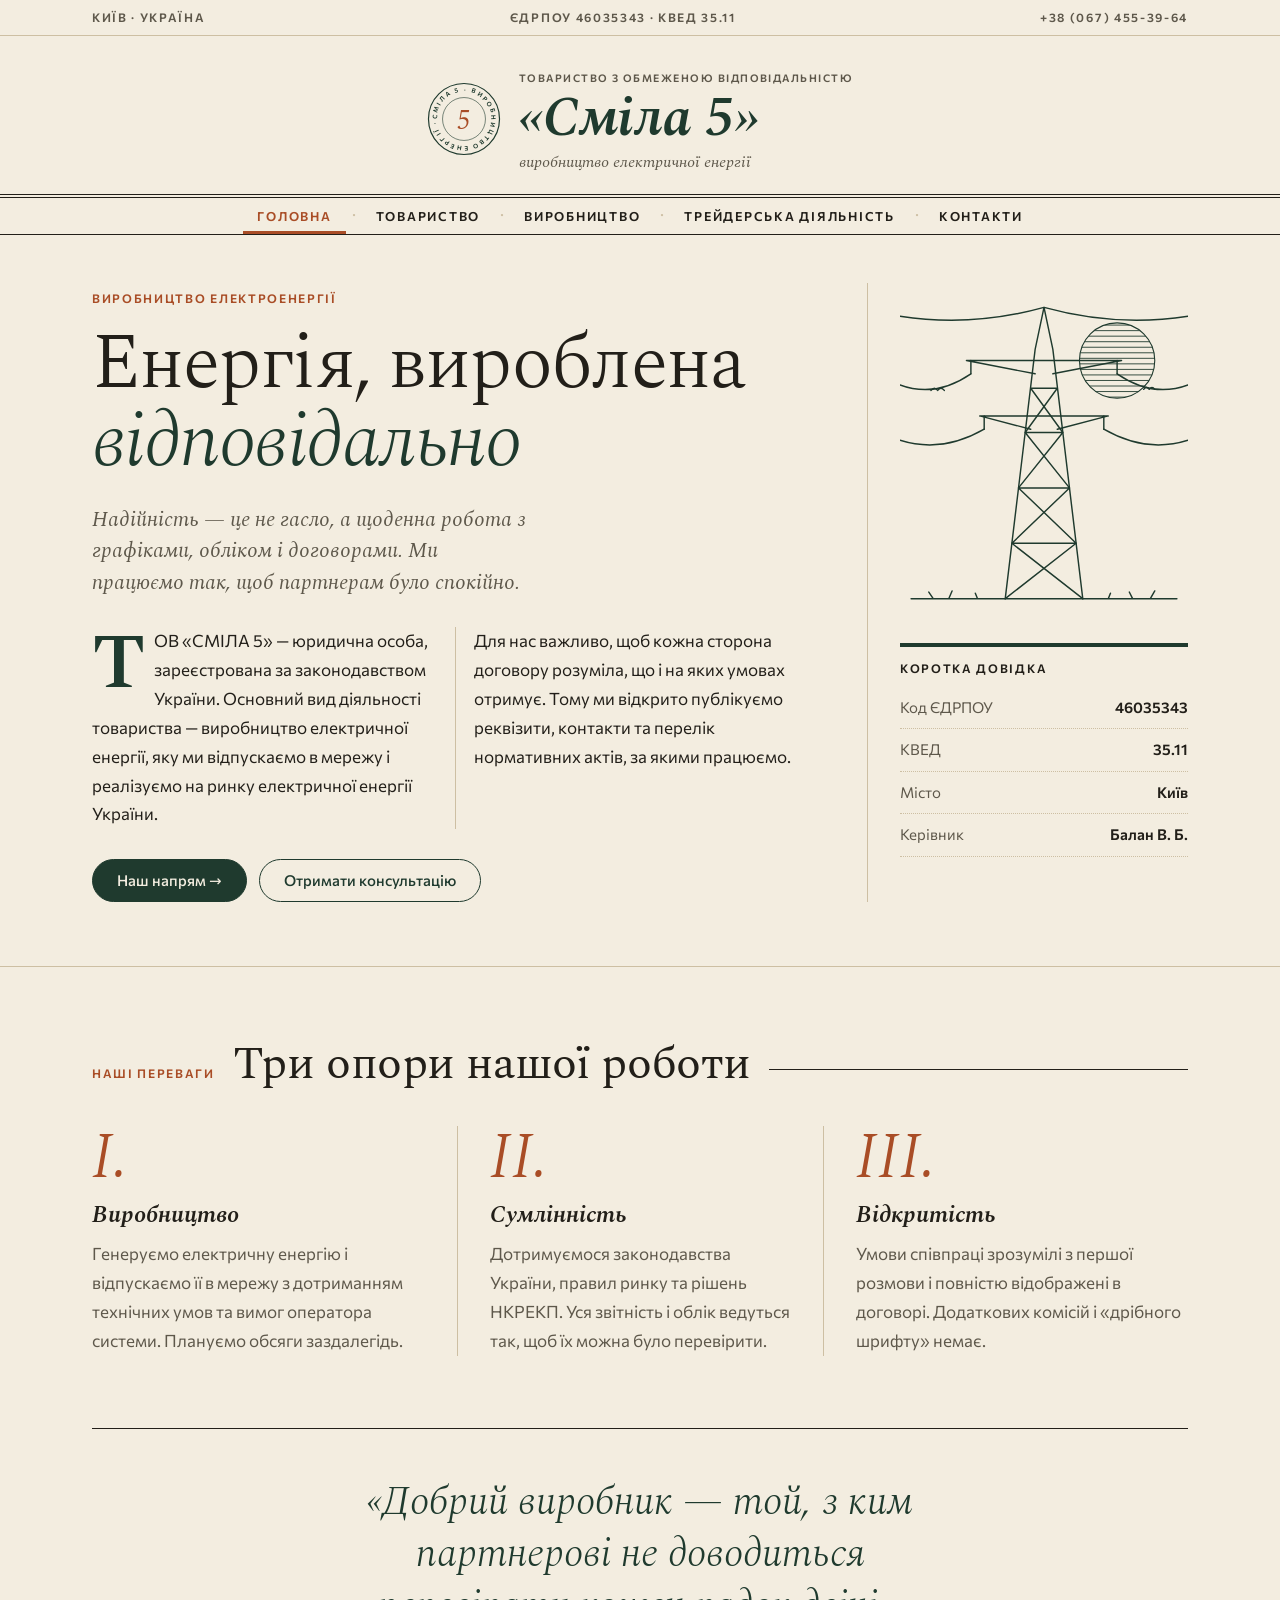
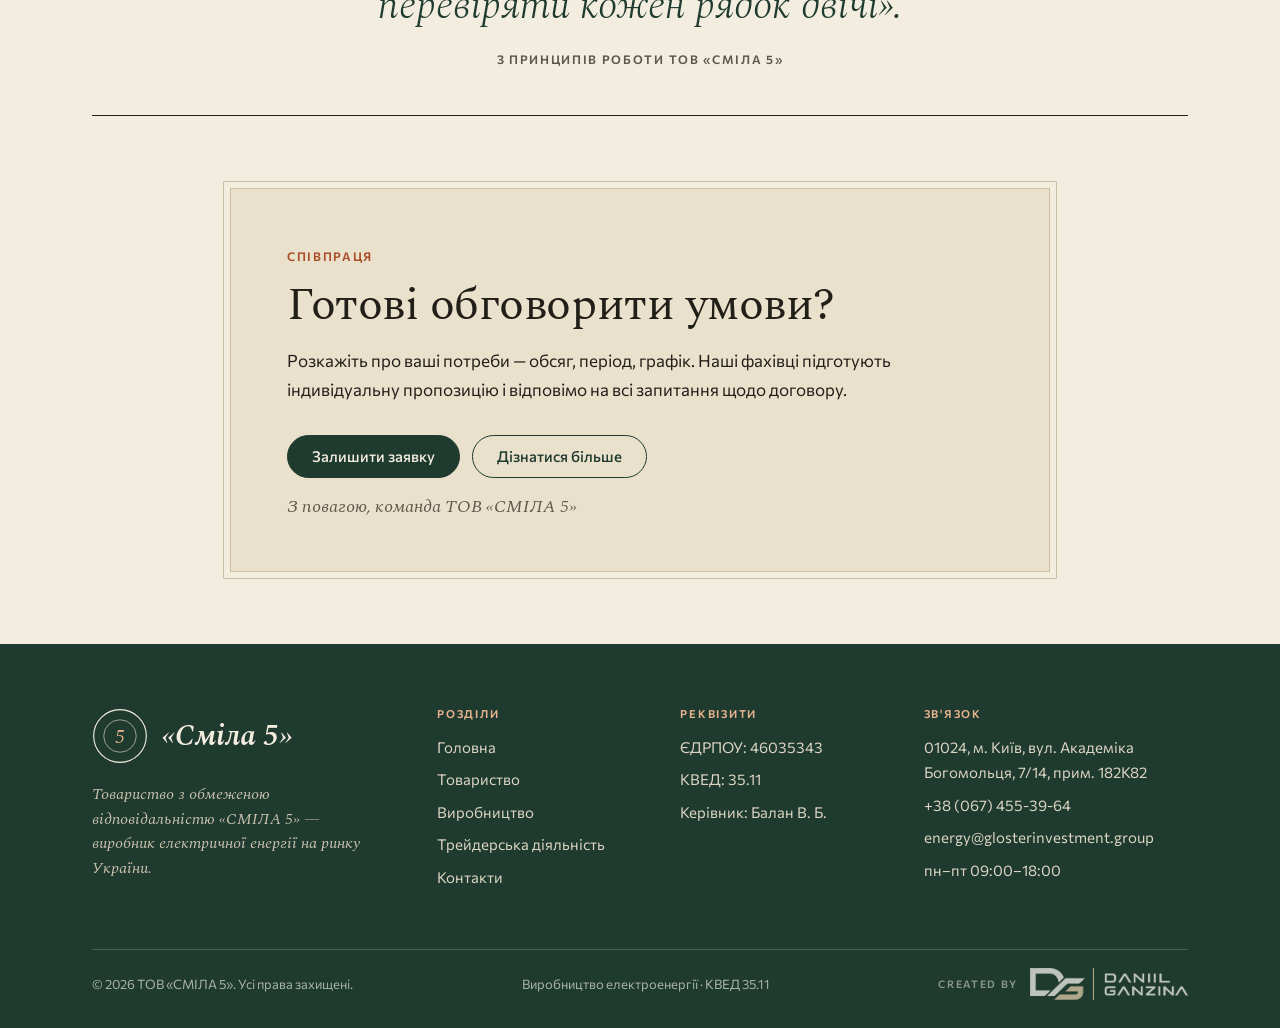
==== commit badbe48c: "3" ====
--- a/index.html
+++ b/index.html
@@ -4,7 +4,7 @@
 <meta charset="utf-8">
 <meta name="viewport" content="width=device-width, initial-scale=1">
 <title>ТОВ «СМІЛА 5» — енергія, вироблена відповідально</title>
-<meta name="description" content="ТОВ «СМІЛА 5» — виробництво електричної енергії (КВЕД 35.11). Про компанію, напрям роботи, нормативна база та контакти.">
+<meta name="description" content="ТОВ «СМІЛА 5» — виробництво електричної енергії (КВЕД 35.11). Товариство, напрям роботи, трейдерська діяльність та контакти.">
 <link rel="icon" href="data:image/svg+xml,%3Csvg xmlns='http://www.w3.org/2000/svg' viewBox='0 0 100 100'%3E%3Ccircle cx='50' cy='50' r='46' fill='%23F3EDE0' stroke='%231F3A2E' stroke-width='6'/%3E%3Ctext x='50' y='70' text-anchor='middle' font-family='Georgia' font-style='italic' font-size='58' fill='%231F3A2E'%3E5%3C/text%3E%3C/svg%3E">
 <link rel="preconnect" href="https://fonts.googleapis.com">
 <link rel="preconnect" href="https://fonts.gstatic.com" crossorigin>
@@ -32,7 +32,7 @@
     </svg>
     <span class="mast__words">
       <span class="mast__pre sc">Товариство з обмеженою відповідальністю</span>
-      <span class="mast__name" style="display:block">Сміла 5</span>
+      <span class="mast__name" style="display:block">«Сміла 5»</span>
       <span class="mast__post">виробництво електричної енергії</span>
     </span>
   </a>
@@ -45,9 +45,9 @@
   </div>
   <ul>
     <li><a href="index.html" aria-current="page">Головна</a></li>
-    <li><a href="pro-nas.html">Про нас</a></li>
+    <li><a href="pro-nas.html">Товариство</a></li>
     <li><a href="vyrobnytstvo.html">Виробництво</a></li>
-    <li><a href="normatyvna-baza.html">Нормативна база</a></li>
+    <li><a href="normatyvna-baza.html">Трейдерська діяльність</a></li>
     <li><a href="kontakty.html">Контакти</a></li>
   </ul>
 </nav>
@@ -56,14 +56,14 @@
 <div class="drawer" id="drawer" aria-hidden="true">
   <div class="wrap drawer__in">
     <div class="drawer__top">
-      <a class="drawer__brand" href="index.html">Сміла 5</a>
+      <a class="drawer__brand" href="index.html">«Сміла 5»</a>
       <button class="drawer__close" type="button" aria-label="Закрити меню"><span>Закрити</span><span class="burger__box" aria-hidden="true"><i></i><i></i></span></button>
     </div>
     <ol class="drawer__nav">
       <li><a href="index.html" aria-current="page"><span>I.</span>Головна</a></li>
-      <li><a href="pro-nas.html"><span>II.</span>Про нас</a></li>
+      <li><a href="pro-nas.html"><span>II.</span>Товариство</a></li>
       <li><a href="vyrobnytstvo.html"><span>III.</span>Виробництво</a></li>
-      <li><a href="normatyvna-baza.html"><span>IV.</span>Нормативна база</a></li>
+      <li><a href="normatyvna-baza.html"><span>IV.</span>Трейдерська діяльність</a></li>
       <li><a href="kontakty.html"><span>V.</span>Контакти</a></li>
     </ol>
     <div class="drawer__foot">
@@ -153,23 +153,6 @@
     </blockquote>
   </div>
 
-  <section class="section">
-    <div class="wrap about">
-      <div>
-        <span class="sc kicker">Про компанію</span>
-        <h2 class="h2" style="margin-top:10px">Партнер, на якого можна <em>покластися</em></h2>
-        <div class="body">
-          <p>ТОВ «СМІЛА 5» працює у сфері енергетики та спеціалізується на виробництві електричної енергії. Наше завдання — забезпечити стабільний відпуск енергії в мережу та виконання зобов'язань перед покупцями.</p>
-          <p>Ми відповідаємо за якість власної роботи: від планування графіків виробництва до коректного комерційного обліку і своєчасного документообігу з контрагентами.</p>
-        </div>
-        <a class="more" href="pro-nas.html">Читати більше про компанію →</a>
-      </div>
-      <div class="ledger">
-        <div><strong>46035343</strong><span>Код ЄДРПОУ</span></div>
-        <div><strong>35.11</strong><span>Виробництво електроенергії</span></div>
-      </div>
-    </div>
-  </section>
 
   <section class="section">
     <div class="wrap">
@@ -193,7 +176,7 @@
       <div>
         <a class="foot__brand" href="index.html">
           <svg viewBox="0 0 100 100" aria-hidden="true"><circle cx="50" cy="50" r="47" fill="none" stroke="#F3EDE0" stroke-width="2"/><circle cx="50" cy="50" r="29" fill="none" stroke="#F3EDE0" stroke-width="1"/><text x="50" y="63" text-anchor="middle" font-family="Spectral, Georgia, serif" font-style="italic" font-size="36" fill="#E7B48F">5</text></svg>
-          <span>Сміла 5</span>
+          <span>«Сміла 5»</span>
         </a>
         <p class="foot__about">Товариство з обмеженою відповідальністю «СМІЛА 5» — виробник електричної енергії на ринку України.</p>
       </div>
@@ -201,9 +184,9 @@
         <h4>Розділи</h4>
         <ul>
           <li><a href="index.html">Головна</a></li>
-          <li><a href="pro-nas.html">Про нас</a></li>
+          <li><a href="pro-nas.html">Товариство</a></li>
           <li><a href="vyrobnytstvo.html">Виробництво</a></li>
-          <li><a href="normatyvna-baza.html">Нормативна база</a></li>
+          <li><a href="normatyvna-baza.html">Трейдерська діяльність</a></li>
           <li><a href="kontakty.html">Контакти</a></li>
         </ul>
       </div>
--- a/assets/smila.css
+++ b/assets/smila.css
@@ -390,3 +390,7 @@
 .credit:hover, .credit:focus-visible { opacity: 1; }
 .credit span { font: 600 10.5px/1 var(--sans); letter-spacing: .16em; text-transform: uppercase; }
 .credit img { display: block; height: 32px; width: auto; }
+
+/* ---------- Форма: стани ---------- */
+.form__ok.is-error { border-left-color: #A3352B; background: #F6E7E4; color: #6E2219; }
+.form .btn[disabled] { opacity: .6; cursor: progress; }
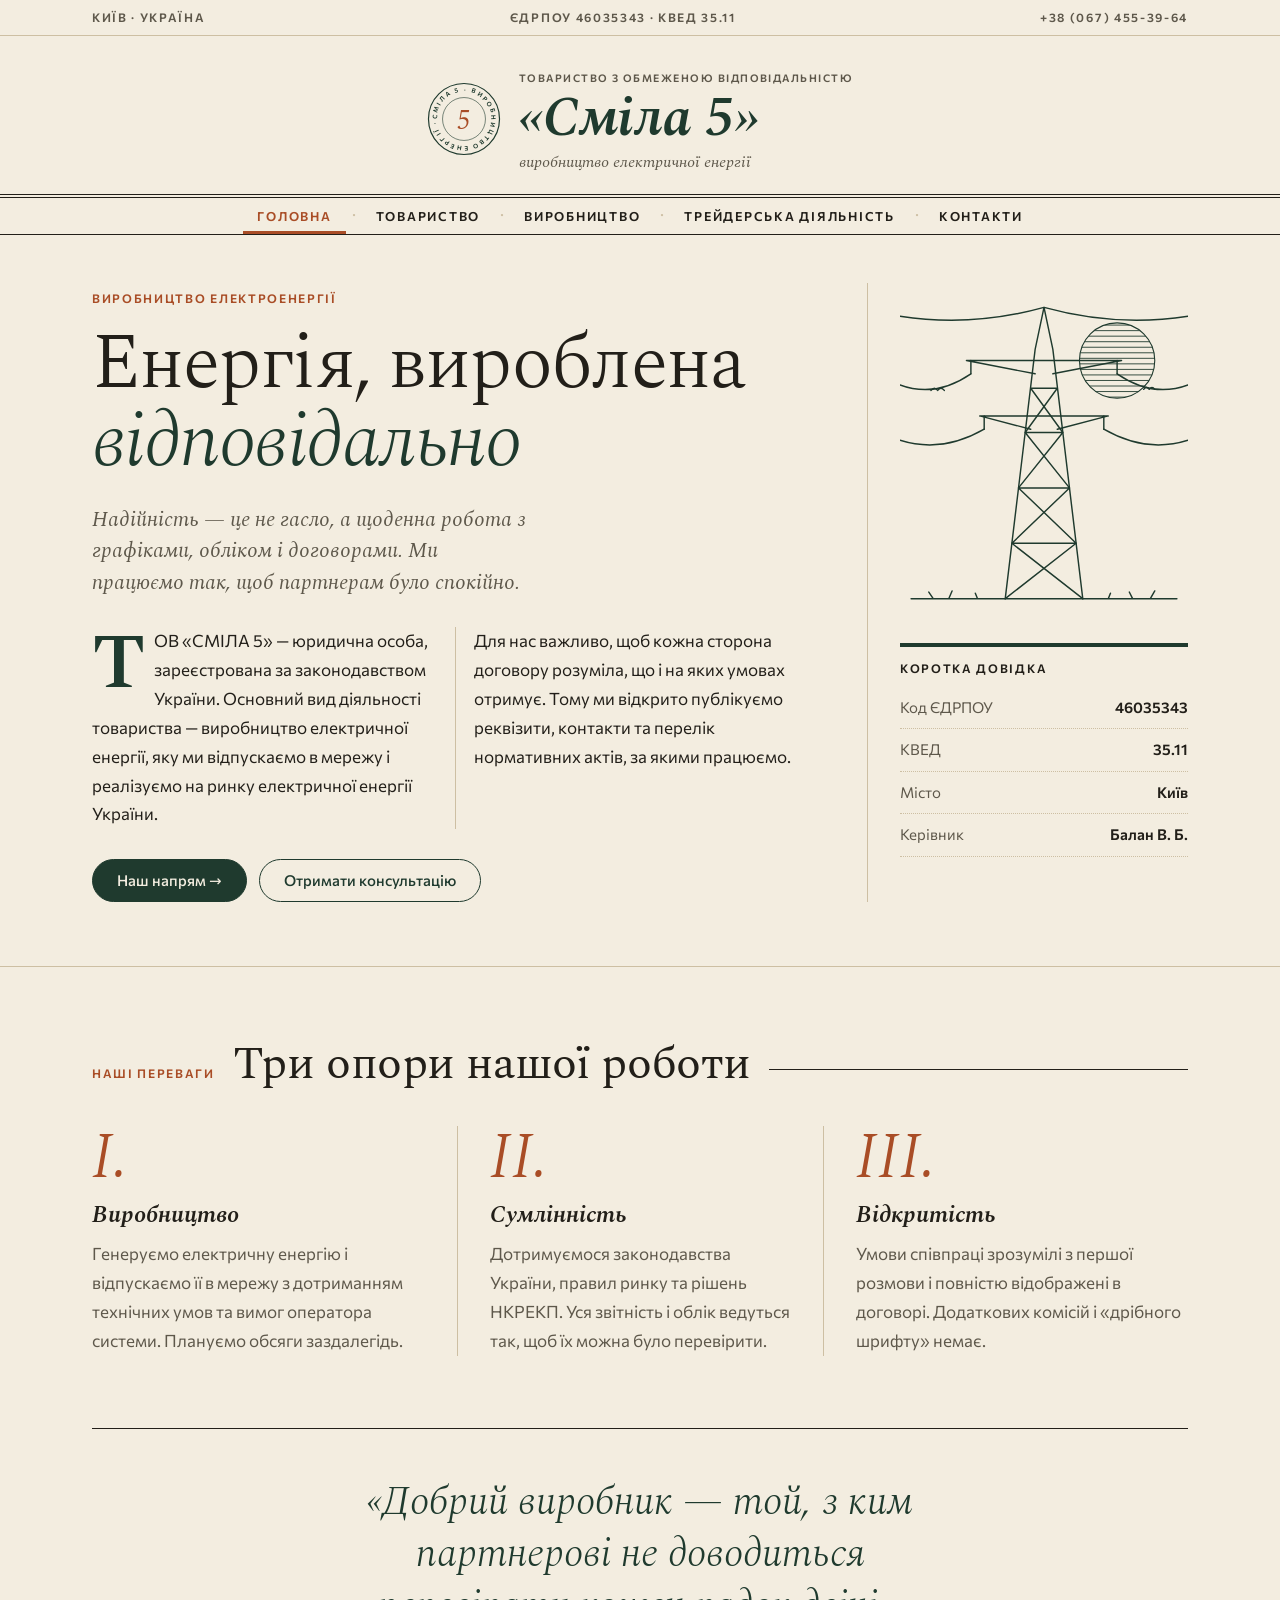
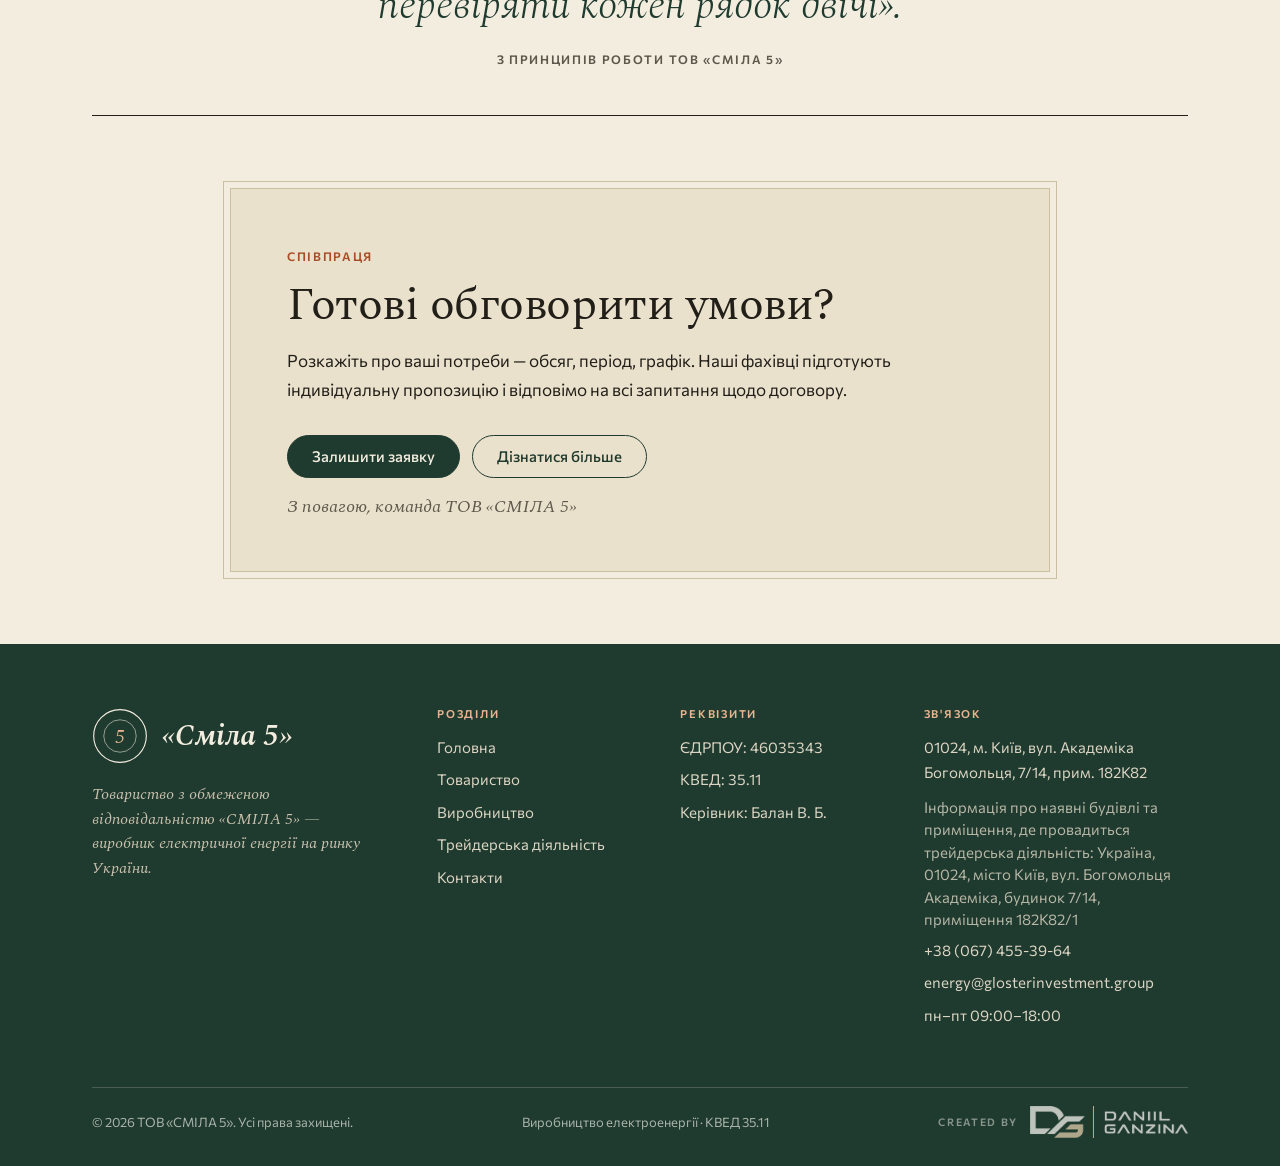
==== commit 8ada8df2: "4" ====
--- a/index.html
+++ b/index.html
@@ -71,6 +71,7 @@
       <a href="tel:+380674553964">+38 (067) 455-39-64</a>
       <a href="mailto:energy@glosterinvestment.group">energy@glosterinvestment.group</a>
       <span>01024, м. Київ, вул. Академіка Богомольця, 7/14, прим. 182К82</span>
+      <span class="addr-extra">Інформація про наявні будівлі та приміщення, де провадиться трейдерська діяльність: Україна, 01024, місто Київ, вул. Богомольця Академіка, будинок 7/14, приміщення 182К82/1</span>
     </div>
   </div>
 </div>
@@ -202,6 +203,7 @@
         <h4>Зв'язок</h4>
         <ul>
           <li>01024, м. Київ, вул. Академіка Богомольця, 7/14, прим. 182К82</li>
+          <li class="addr-extra">Інформація про наявні будівлі та приміщення, де провадиться трейдерська діяльність: Україна, 01024, місто Київ, вул. Богомольця Академіка, будинок 7/14, приміщення 182К82/1</li>
           <li><a href="tel:+380674553964">+38 (067) 455-39-64</a></li>
           <li><a href="mailto:energy@glosterinvestment.group">energy@glosterinvestment.group</a></li>
           <li>пн–пт 09:00–18:00</li>
--- a/assets/smila.css
+++ b/assets/smila.css
@@ -394,3 +394,9 @@
 /* ---------- Форма: стани ---------- */
 .form__ok.is-error { border-left-color: #A3352B; background: #F6E7E4; color: #6E2219; }
 .form .btn[disabled] { opacity: .6; cursor: progress; }
+
+/* ---------- Приміщення трейдерської діяльності ---------- */
+.addr-extra { display: block; font-size: 13px; line-height: 1.5; opacity: .8; }
+.foot li.addr-extra { margin-top: 10px; }
+.drawer__foot .addr-extra { margin-top: 4px; }
+.letterhead small.addr-extra { margin-top: 10px; }
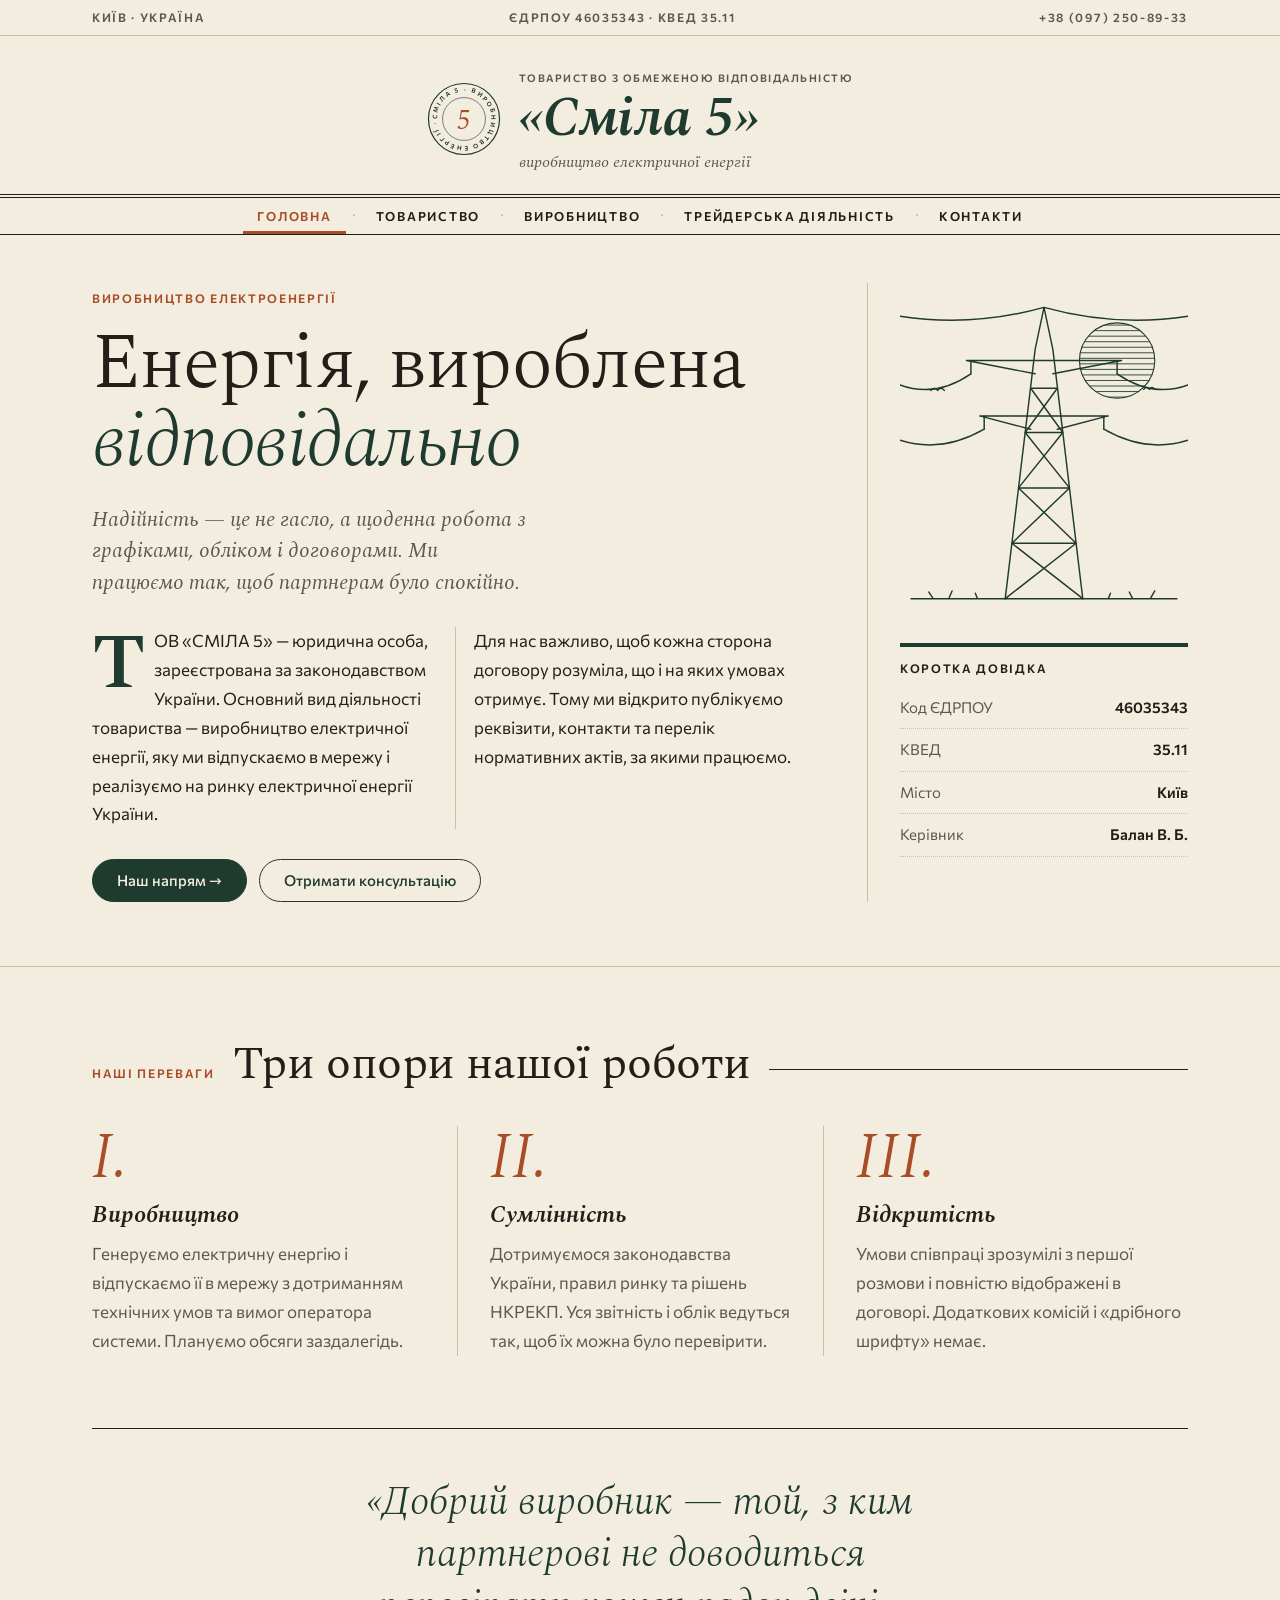
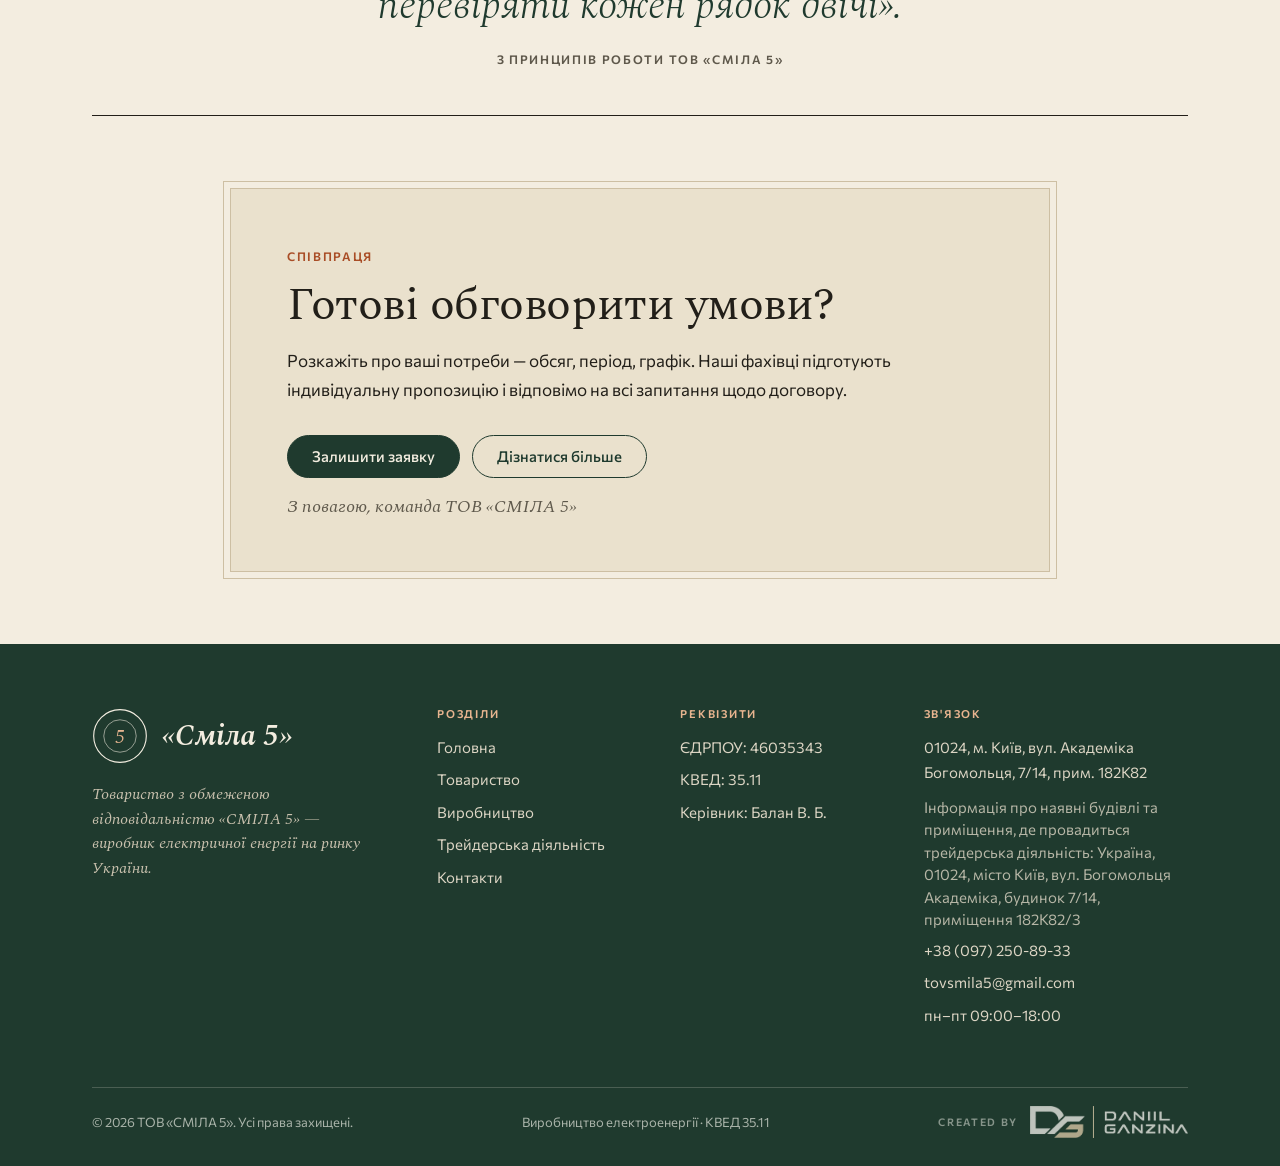
==== commit 891d1d8e: "5" ====
--- a/index.html
+++ b/index.html
@@ -17,7 +17,7 @@
   <div class="wrap sc">
     <span>Київ · Україна</span>
     <span>ЄДРПОУ 46035343 · КВЕД 35.11</span>
-    <a href="tel:+380674553964">+38 (067) 455-39-64</a>
+    <a href="tel:+380972508933">+38 (097) 250-89-33</a>
   </div>
 </div>
 
@@ -68,10 +68,10 @@
     </ol>
     <div class="drawer__foot">
       <span class="sc">Зв'язок</span>
-      <a href="tel:+380674553964">+38 (067) 455-39-64</a>
-      <a href="mailto:energy@glosterinvestment.group">energy@glosterinvestment.group</a>
+      <a href="tel:+380972508933">+38 (097) 250-89-33</a>
+      <a href="mailto:tovsmila5@gmail.com">tovsmila5@gmail.com</a>
       <span>01024, м. Київ, вул. Академіка Богомольця, 7/14, прим. 182К82</span>
-      <span class="addr-extra">Інформація про наявні будівлі та приміщення, де провадиться трейдерська діяльність: Україна, 01024, місто Київ, вул. Богомольця Академіка, будинок 7/14, приміщення 182К82/1</span>
+      <span class="addr-extra">Інформація про наявні будівлі та приміщення, де провадиться трейдерська діяльність: Україна, 01024, місто Київ, вул. Богомольця Академіка, будинок 7/14, приміщення 182К82/3</span>
     </div>
   </div>
 </div>
@@ -203,9 +203,9 @@
         <h4>Зв'язок</h4>
         <ul>
           <li>01024, м. Київ, вул. Академіка Богомольця, 7/14, прим. 182К82</li>
-          <li class="addr-extra">Інформація про наявні будівлі та приміщення, де провадиться трейдерська діяльність: Україна, 01024, місто Київ, вул. Богомольця Академіка, будинок 7/14, приміщення 182К82/1</li>
-          <li><a href="tel:+380674553964">+38 (067) 455-39-64</a></li>
-          <li><a href="mailto:energy@glosterinvestment.group">energy@glosterinvestment.group</a></li>
+          <li class="addr-extra">Інформація про наявні будівлі та приміщення, де провадиться трейдерська діяльність: Україна, 01024, місто Київ, вул. Богомольця Академіка, будинок 7/14, приміщення 182К82/3</li>
+          <li><a href="tel:+380972508933">+38 (097) 250-89-33</a></li>
+          <li><a href="mailto:tovsmila5@gmail.com">tovsmila5@gmail.com</a></li>
           <li>пн–пт 09:00–18:00</li>
         </ul>
       </div>
